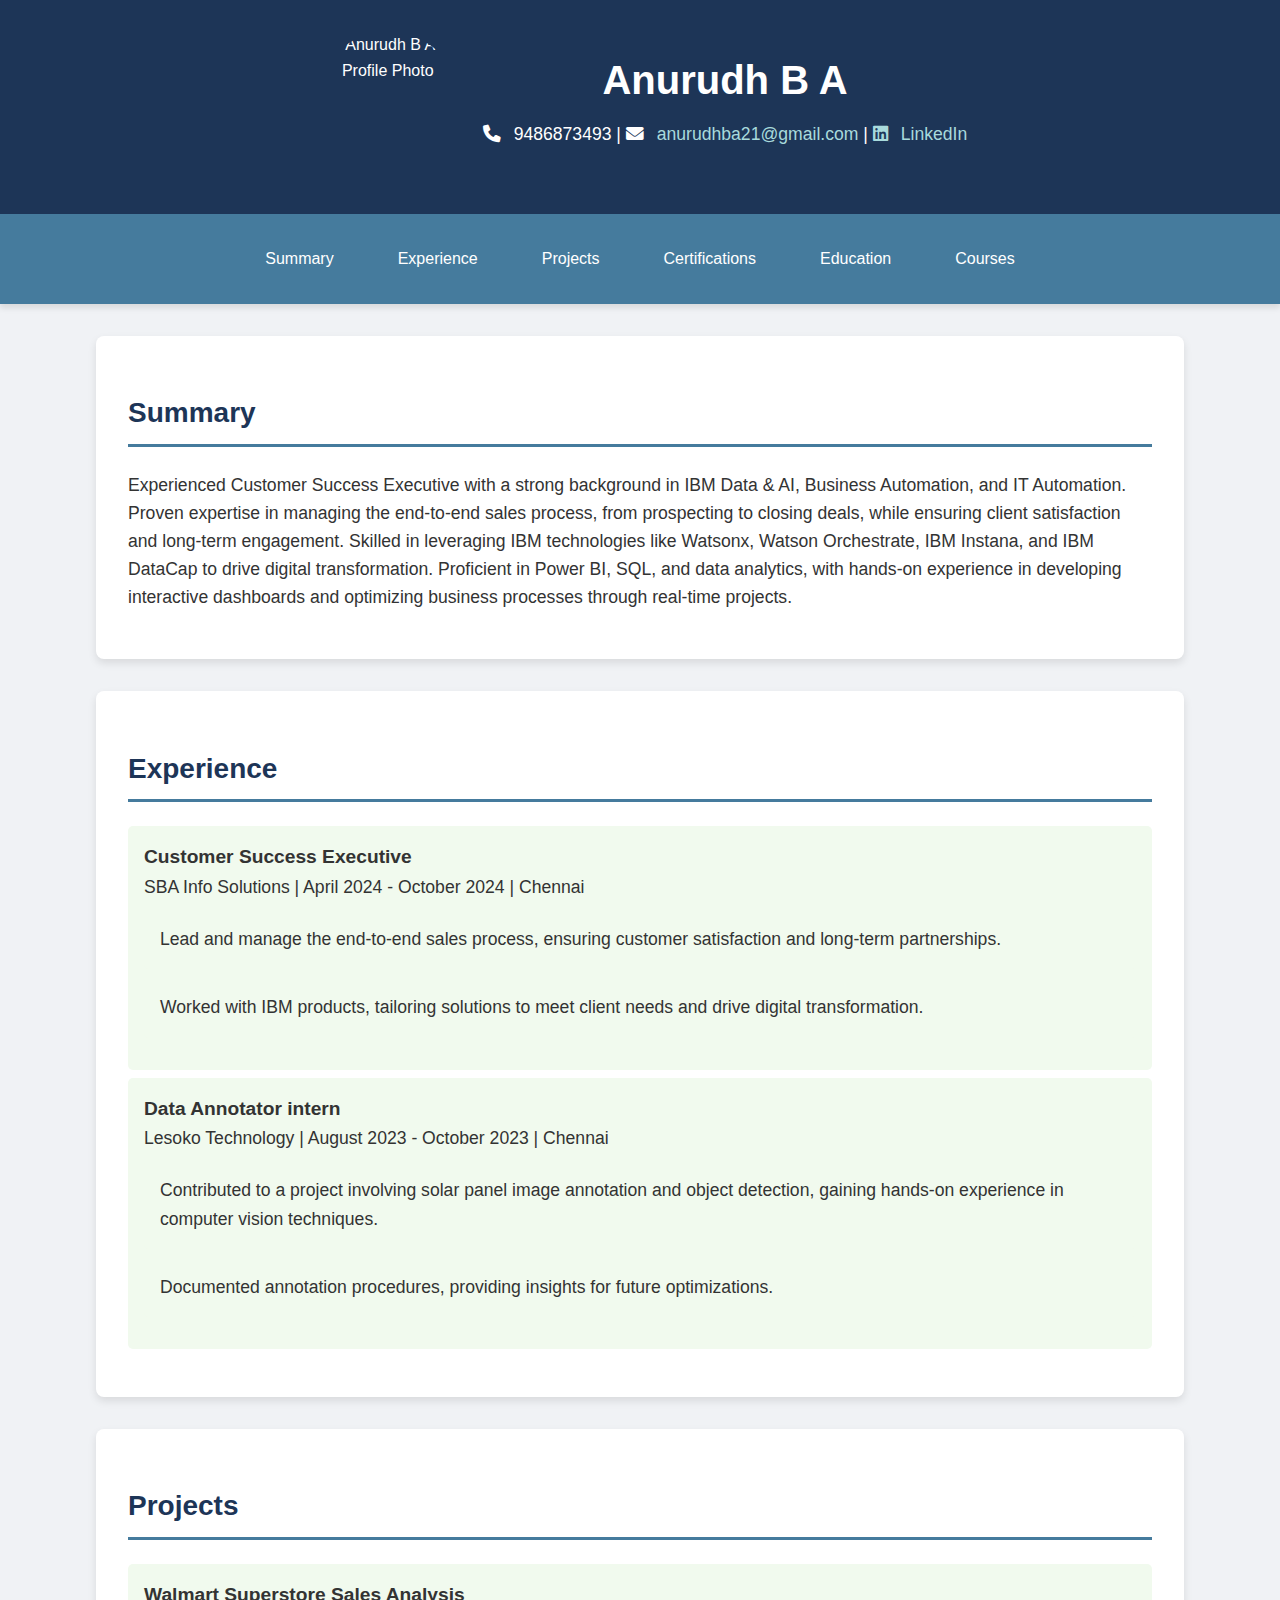
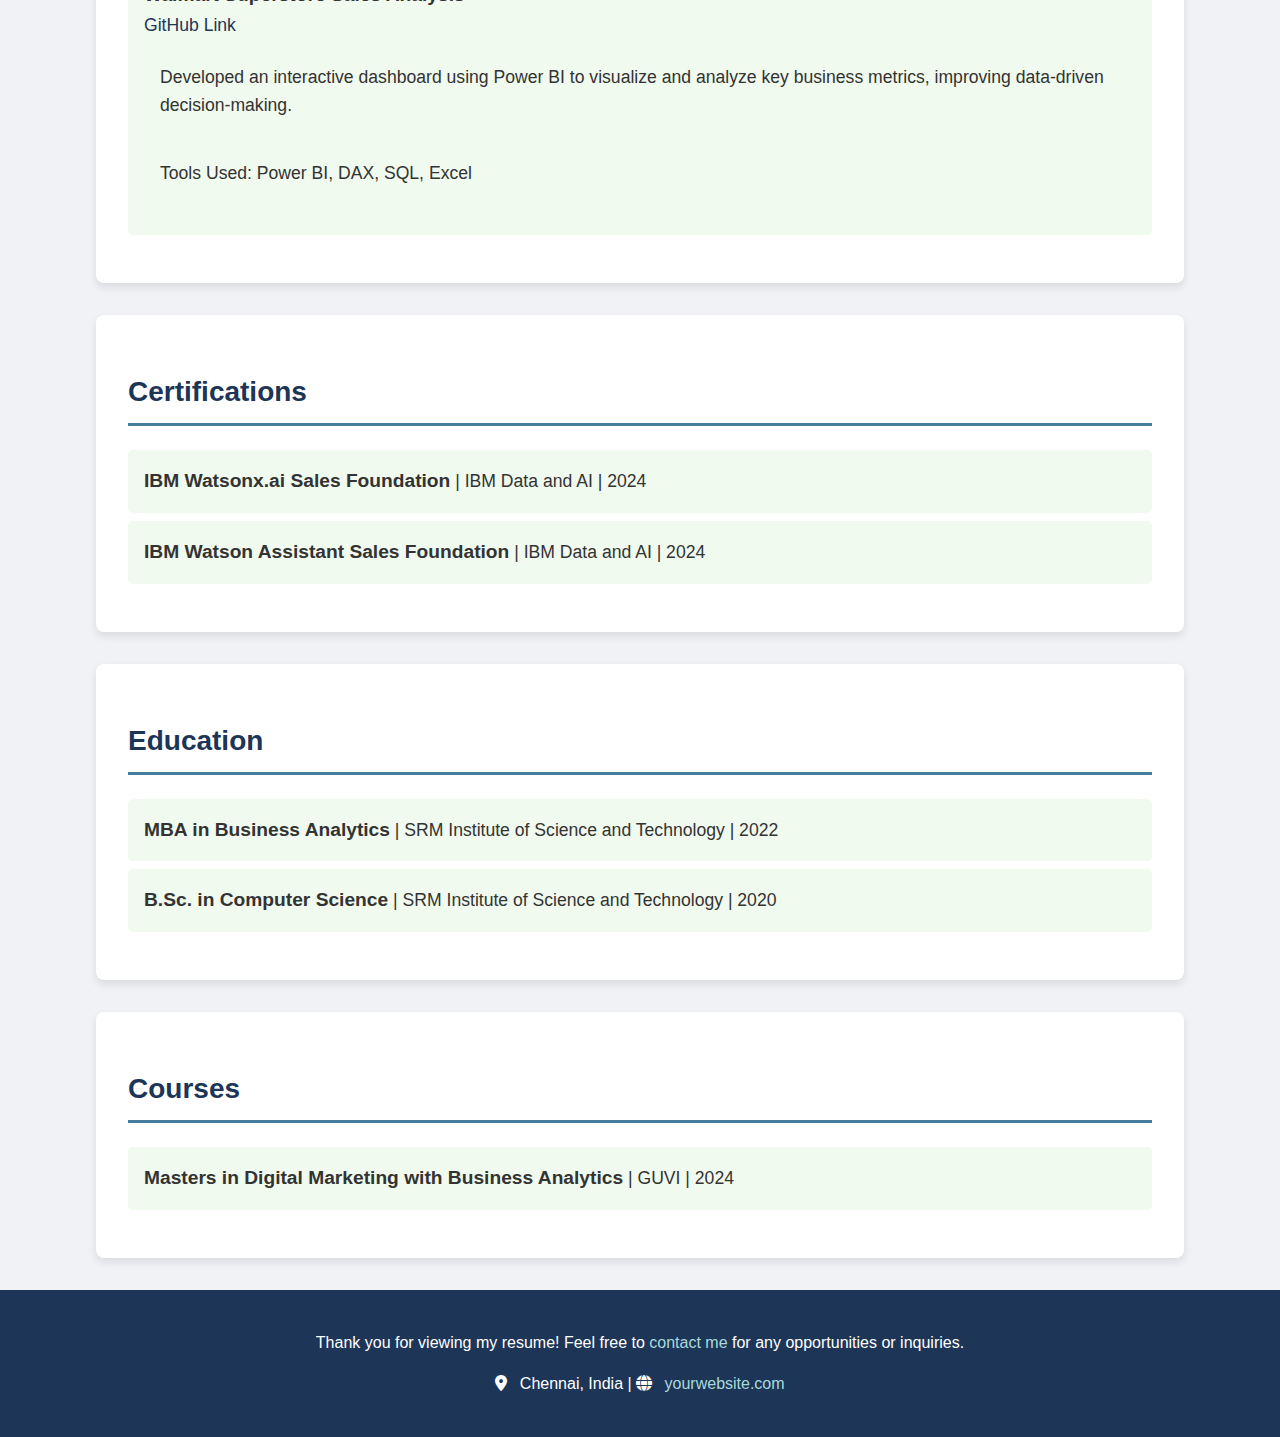
==== main.html @ cf66cee3 "Update and rename index.html to main.html" ====
<!DOCTYPE html>
<html lang="en">
<head>
    <meta charset="UTF-8">
    <meta name="viewport" content="width=device-width, initial-scale=1.0">
    <title>Anurudh B A - Resume</title>
    <link rel="stylesheet" href="https://cdnjs.cloudflare.com/ajax/libs/font-awesome/6.0.0-beta3/css/all.min.css">
    <style>
        /* General Styles */
        body {
            font-family: 'Roboto', sans-serif;
            background-color: #f0f2f5;
            margin: 0;
            padding: 0;
            color: #333;
            line-height: 1.6;
        }

        /* Header Section */
        header {
            background-color: #1d3557;
            color: white;
            text-align: center;
            padding: 2rem 0;
            position: relative;
            overflow: hidden; /* To prevent overflow of the animated text */
        }

        header .header-content {
            display: flex;
            align-items: center;
            justify-content: center;
        }

        header img {
            border-radius: 50%;
            width: 150px;
            height: 150px;
            object-fit: cover;
            margin-right: 20px;
        }

        header h1 {
            font-size: 2.5rem;
            margin: 0;
        }

        header p {
            font-size: 1.1rem;
            margin-top: 0.5rem;
        }

        header p a {
            color: #a8dadc;
            text-decoration: none;
        }

        header p i {
            margin-right: 8px;
        }

        /* Animated Text Styles */
        .animated-text {
            position: absolute;
            bottom: 10%;
            left: 100%; /* Start off-screen */
            white-space: nowrap;
            animation: moveAcross 10s linear infinite; /* Animation properties */
            font-size: 2rem; /* Larger text size */
            font-weight: bold; /* Bold font for emphasis */
            color: #a8dadc; /* Initial color */
        }

        @keyframes moveAcross {
            0% {
                transform: translateX(0);
                color: #a8dadc; /* Initial color */
            }
            50% {
                color: #ffb703; /* Change color halfway through */
            }
            100% {
                transform: translateX(-100vw) translateY(-10px); /* Move to off-screen and add bounce effect */
                color: #a8dadc; /* Return to original color */
            }
        }

        /* Navigation Bar */
        nav {
            background-color: #457b9d;
            display: flex;
            justify-content: center;
            padding: 1rem 0;
            box-shadow: 0 4px 6px rgba(0, 0, 0, 0.1);
        }

        nav a {
            color: white;
            text-decoration: none;
            padding: 1rem 2rem;
            font-size: 1rem;
            transition: background-color 0.3s;
        }

        nav a:hover {
            background-color: #1d3557;
            border-radius: 4px;
        }

        /* Section Styles */
        section {
            width: 80%;
            margin: 2rem auto;
            padding: 2rem;
            background-color: white;
            box-shadow: 0 4px 8px rgba(0, 0, 0, 0.1);
            border-radius: 8px;
        }

        section h2 {
            color: #1d3557;
            border-bottom: 3px solid #457b9d;
            padding-bottom: 0.5rem;
            margin-bottom: 1.5rem;
            font-size: 1.75rem;
        }

        section p, ul {
            font-size: 1.1rem;
            margin-bottom: 1rem;
        }

        section ul {
            list-style-type: none;
            padding: 0;
        }

        section ul li {
            background-color: #f1faee;
            margin: 0.5rem 0;
            padding: 1rem;
            border-radius: 5px;
            transition: transform 0.3s;
        }

        section ul li:hover {
            transform: translateX(10px);
            background-color: #a8dadc;
        }

        section ul li strong {
            font-size: 1.2rem;
        }

        a {
            color: #1d3557;
            text-decoration: none;
        }

        a:hover {
            text-decoration: underline;
        }

        /* Footer */
        footer {
            background-color: #1d3557;
            color: white;
            text-align: center;
            padding: 1.5rem 0;
            position: relative;
            width: 100%;
        }

        footer a {
            color: #a8dadc;
            text-decoration: none;
        }

        footer a:hover {
            color: #f1faee;
            text-decoration: underline;
        }

        footer p i {
            margin-right: 8px;
        }

        /* Responsive Design */
        @media (max-width: 768px) {
            nav a {
                padding: 0.5rem 1rem;
                font-size: 0.9rem;
            }

            section {
                width: 95%;
            }

            header h1 {
                font-size: 2rem;
            }

            header .header-content {
                flex-direction: column;
            }

            header img {
                margin-bottom: 20px;
            }
        }
    </style>
</head>
<body>

<header>
    <div class="header-content">
        <!-- Add Your Photo Here -->
        <img src="C:\Users\rprem\OneDrive\Documents\1685038229866.jpeg" alt="Anurudh B A's Profile Photo">
        <div>
            <h1>Anurudh B A</h1>
            <p><i class="fas fa-phone"></i> 9486873493 | <i class="fas fa-envelope"></i> <a href="mailto:anurudhba21@gmail.com">anurudhba21@gmail.com</a> | <a href="https://linkedin.com/in/anurudh-b-a-37b121139" target="_blank"><i class="fab fa-linkedin"></i> LinkedIn</a></p>
        </div>
    </div>
    <div class="animated-text">
        Open to Work - Available with 0 days notice period
    </div>
</header>

<nav>
    <a href="#summary">Summary</a>
    <a href="#experience">Experience</a>
    <a href="#projects">Projects</a>
    <a href="#certifications">Certifications</a>
    <a href="#education">Education</a>
    <a href="#courses">Courses</a>
</nav>

<section id="summary">
    <h2>Summary</h2>
    <p>Experienced Customer Success Executive with a strong background in IBM Data & AI, Business Automation, and IT Automation. Proven expertise in managing the end-to-end sales process, from prospecting to closing deals, while ensuring client satisfaction and long-term engagement. Skilled in leveraging IBM technologies like Watsonx, Watson Orchestrate, IBM Instana, and IBM DataCap to drive digital transformation. Proficient in Power BI, SQL, and data analytics, with hands-on experience in developing interactive dashboards and optimizing business processes through real-time projects.</p>
</section>

<section id="experience">
    <h2>Experience</h2>
    <ul>
        <li><strong>Customer Success Executive</strong><br>
        SBA Info Solutions | April 2024 - October 2024 | Chennai
            <ul>
                <li>Lead and manage the end-to-end sales process, ensuring customer satisfaction and long-term partnerships.</li>
                <li>Worked with IBM products, tailoring solutions to meet client needs and drive digital transformation.</li>
            </ul>
        </li>
        <li><strong>Data Annotator intern </strong><br>
        Lesoko Technology | August 2023 - October 2023 | Chennai
            <ul>
                <li>Contributed to a project involving solar panel image annotation and object detection, gaining hands-on experience in computer vision techniques.</li>
                <li>Documented annotation procedures, providing insights for future optimizations.</li>
            </ul>
        </li>
    </ul>
</section>

<section id="projects">
    <h2>Projects</h2>
    <ul>
        <li><strong>Walmart Superstore Sales Analysis</strong><br>
        <a href="https://github.com/anurudhba21/Walmart-Superstore-Sales-Analysis" target="_blank">GitHub Link</a>
            <ul>
                <li>Developed an interactive dashboard using Power BI to visualize and analyze key business metrics, improving data-driven decision-making.</li>
                <li>Tools Used: Power BI, DAX, SQL, Excel</li>
            </ul>
        </li>
        
    </ul>
</section>

<section id="certifications">
    <h2>Certifications</h2>
    <ul>
        <li><strong>IBM Watsonx.ai Sales Foundation</strong> | IBM Data and AI | 2024</li>
        <li><strong>IBM Watson Assistant Sales Foundation</strong> | IBM Data and AI | 2024</li>
        
    </ul>
</section>

<section id="education">
    <h2>Education</h2>
    <ul>
        <li><strong>MBA in Business Analytics</strong> | SRM Institute of Science and Technology | 2022</li>
        <li><strong>B.Sc. in Computer Science</strong> | SRM Institute of Science and Technology | 2020</li>
    </ul>
</section>

<section id="courses">
    <h2> Courses</h2>
    <ul>
        <li><strong>Masters in Digital Marketing with Business Analytics</strong> | GUVI | 2024</li>
    </ul>
</section>

<footer>
    <p>Thank you for viewing my resume! Feel free to <a href="mailto:anurudhba21@gmail.com">contact me</a> for any opportunities or inquiries.</p>
    <p><i class="fas fa-map-marker-alt"></i> Chennai, India | <i class="fas fa-globe"></i> <a href="https://yourwebsite.com" target="_blank">yourwebsite.com</a></p>
</footer>

</body>
</html>
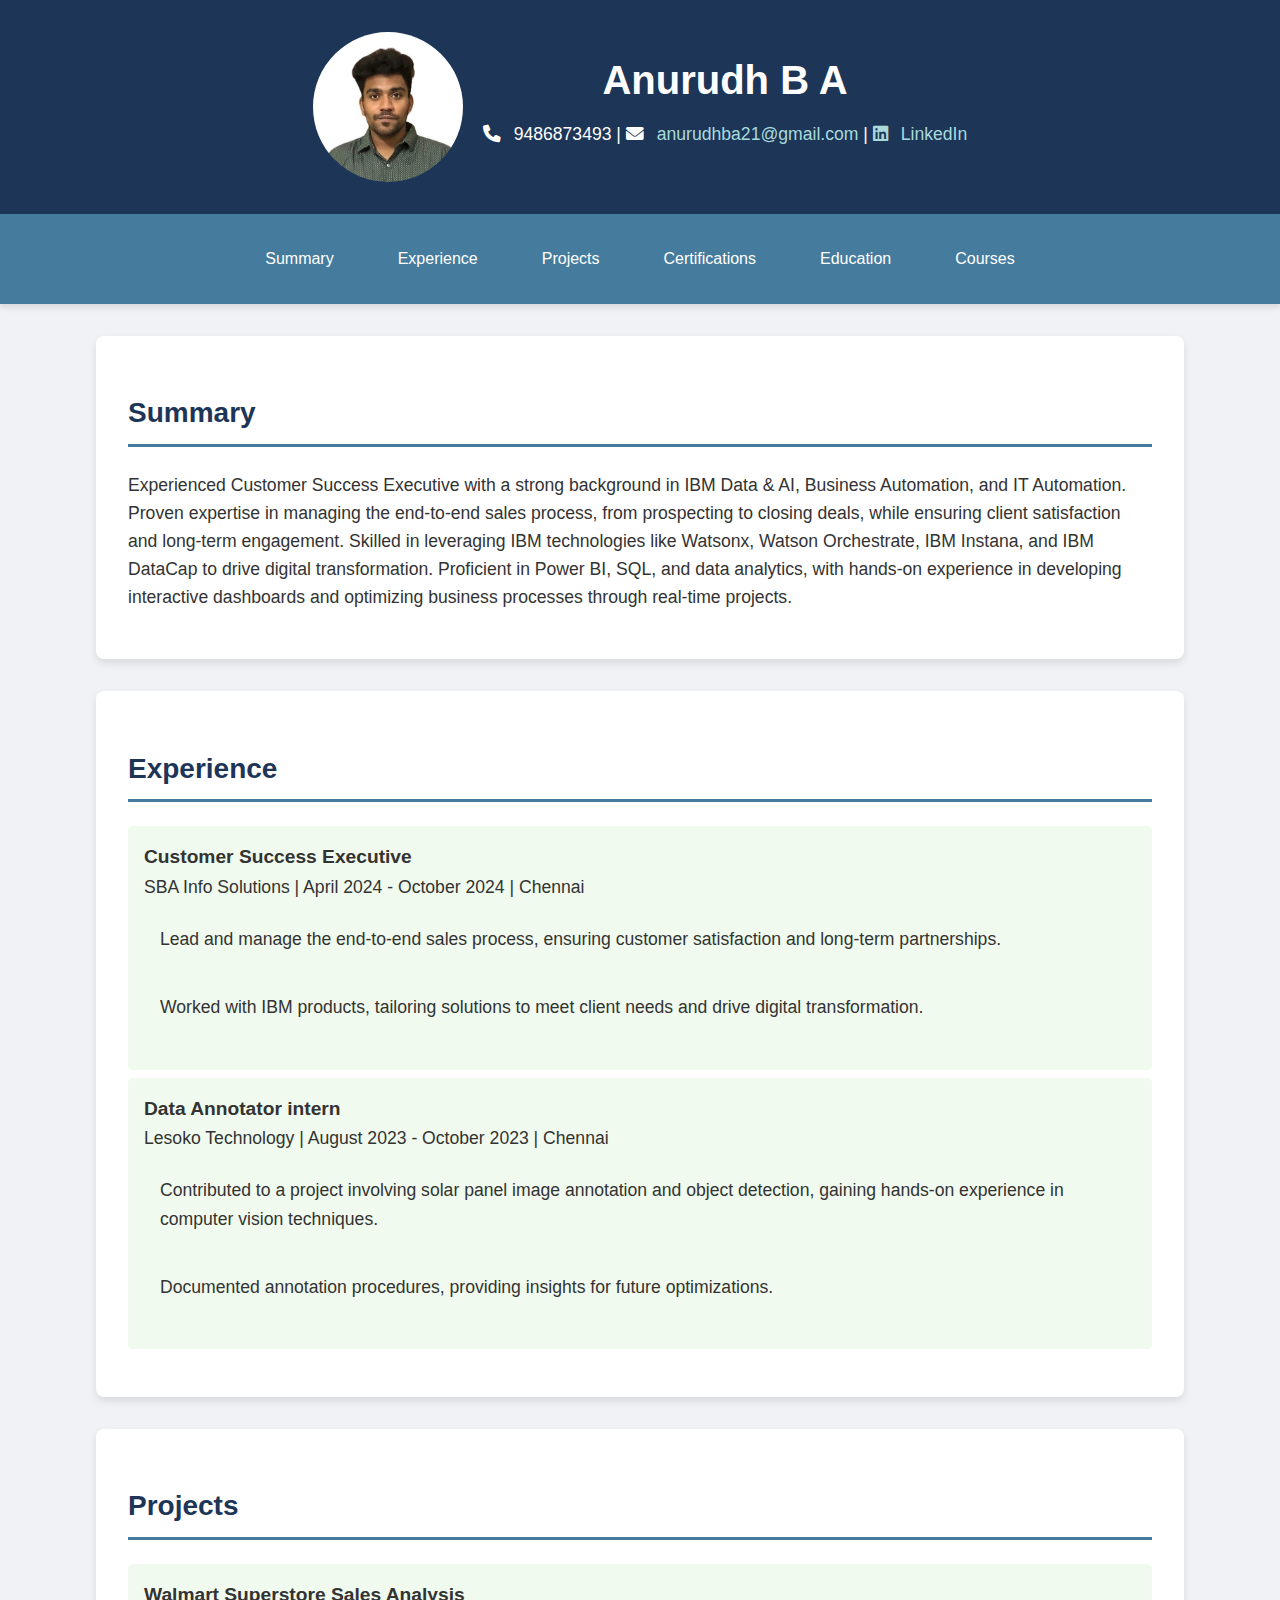
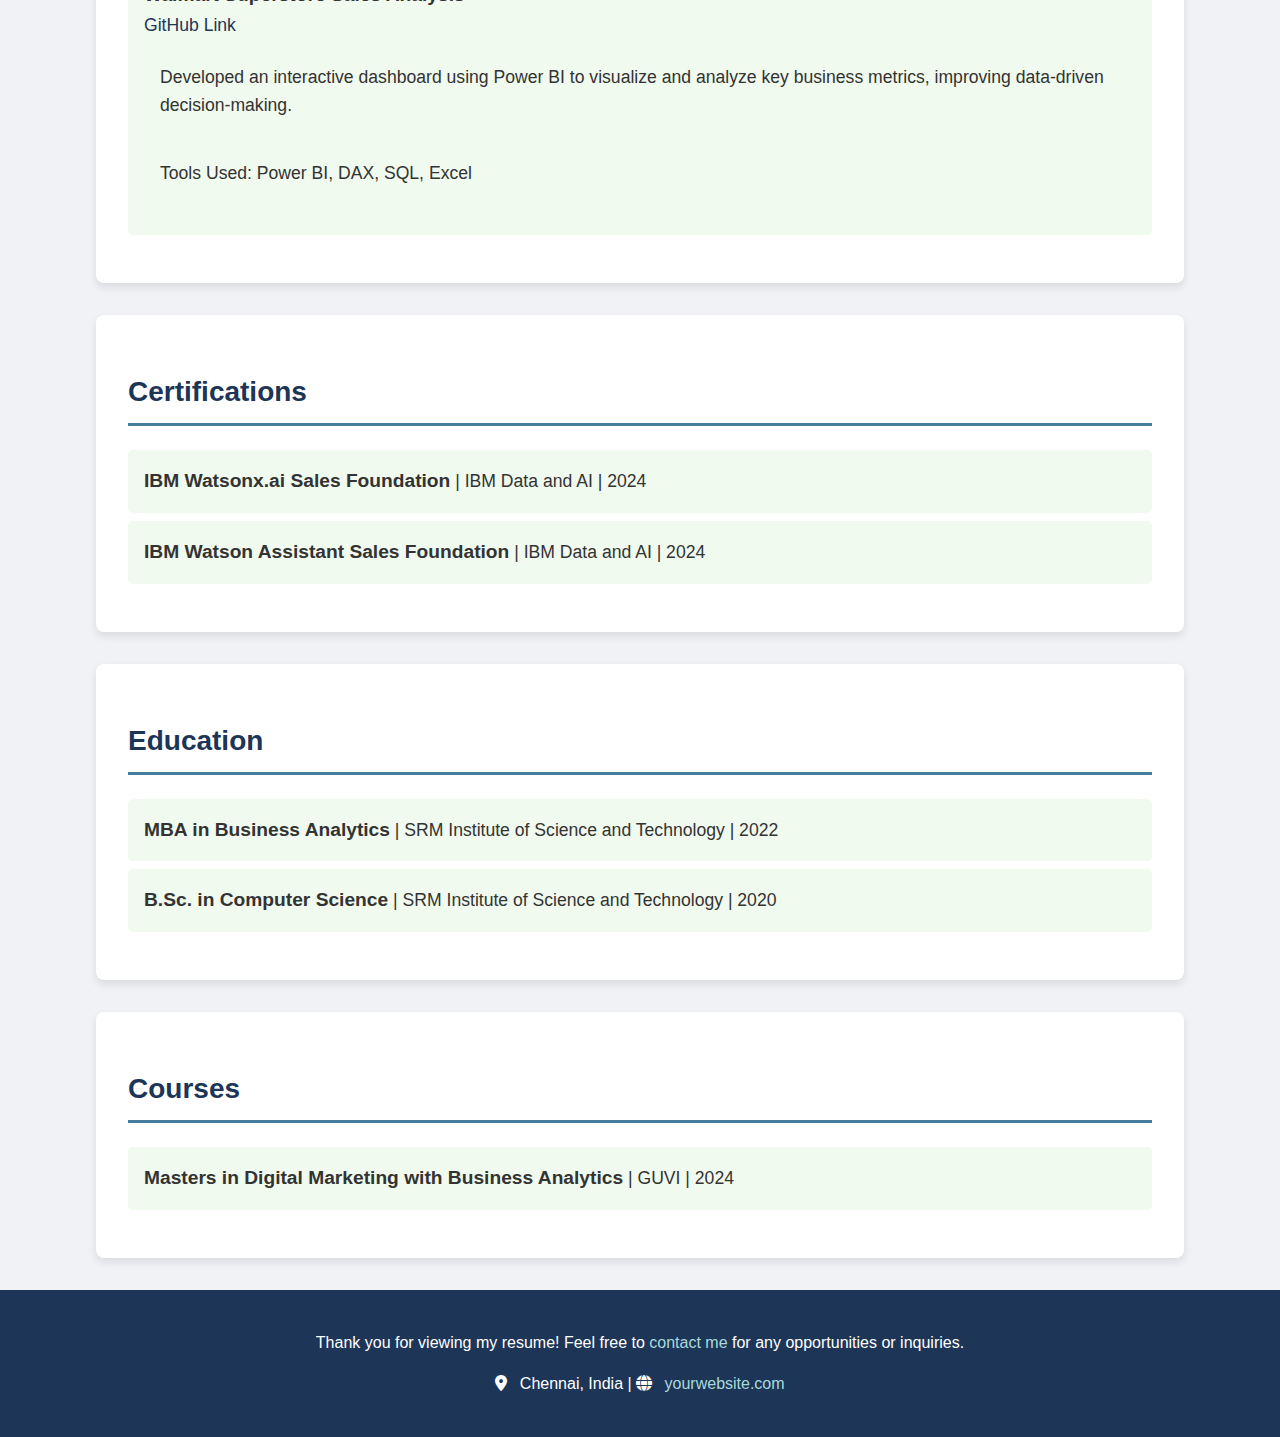
==== commit f058df1a: "Update main.html" ====
--- a/main.html
+++ b/main.html
@@ -215,7 +215,7 @@
 <header>
     <div class="header-content">
         <!-- Add Your Photo Here -->
-        <img src="C:\Users\rprem\OneDrive\Documents\1685038229866.jpeg" alt="Anurudh B A's Profile Photo">
+        <img src="1685038229866.jpeg" alt="Anurudh B A's Profile Photo">
         <div>
             <h1>Anurudh B A</h1>
             <p><i class="fas fa-phone"></i> 9486873493 | <i class="fas fa-envelope"></i> <a href="mailto:anurudhba21@gmail.com">anurudhba21@gmail.com</a> | <a href="https://linkedin.com/in/anurudh-b-a-37b121139" target="_blank"><i class="fab fa-linkedin"></i> LinkedIn</a></p>
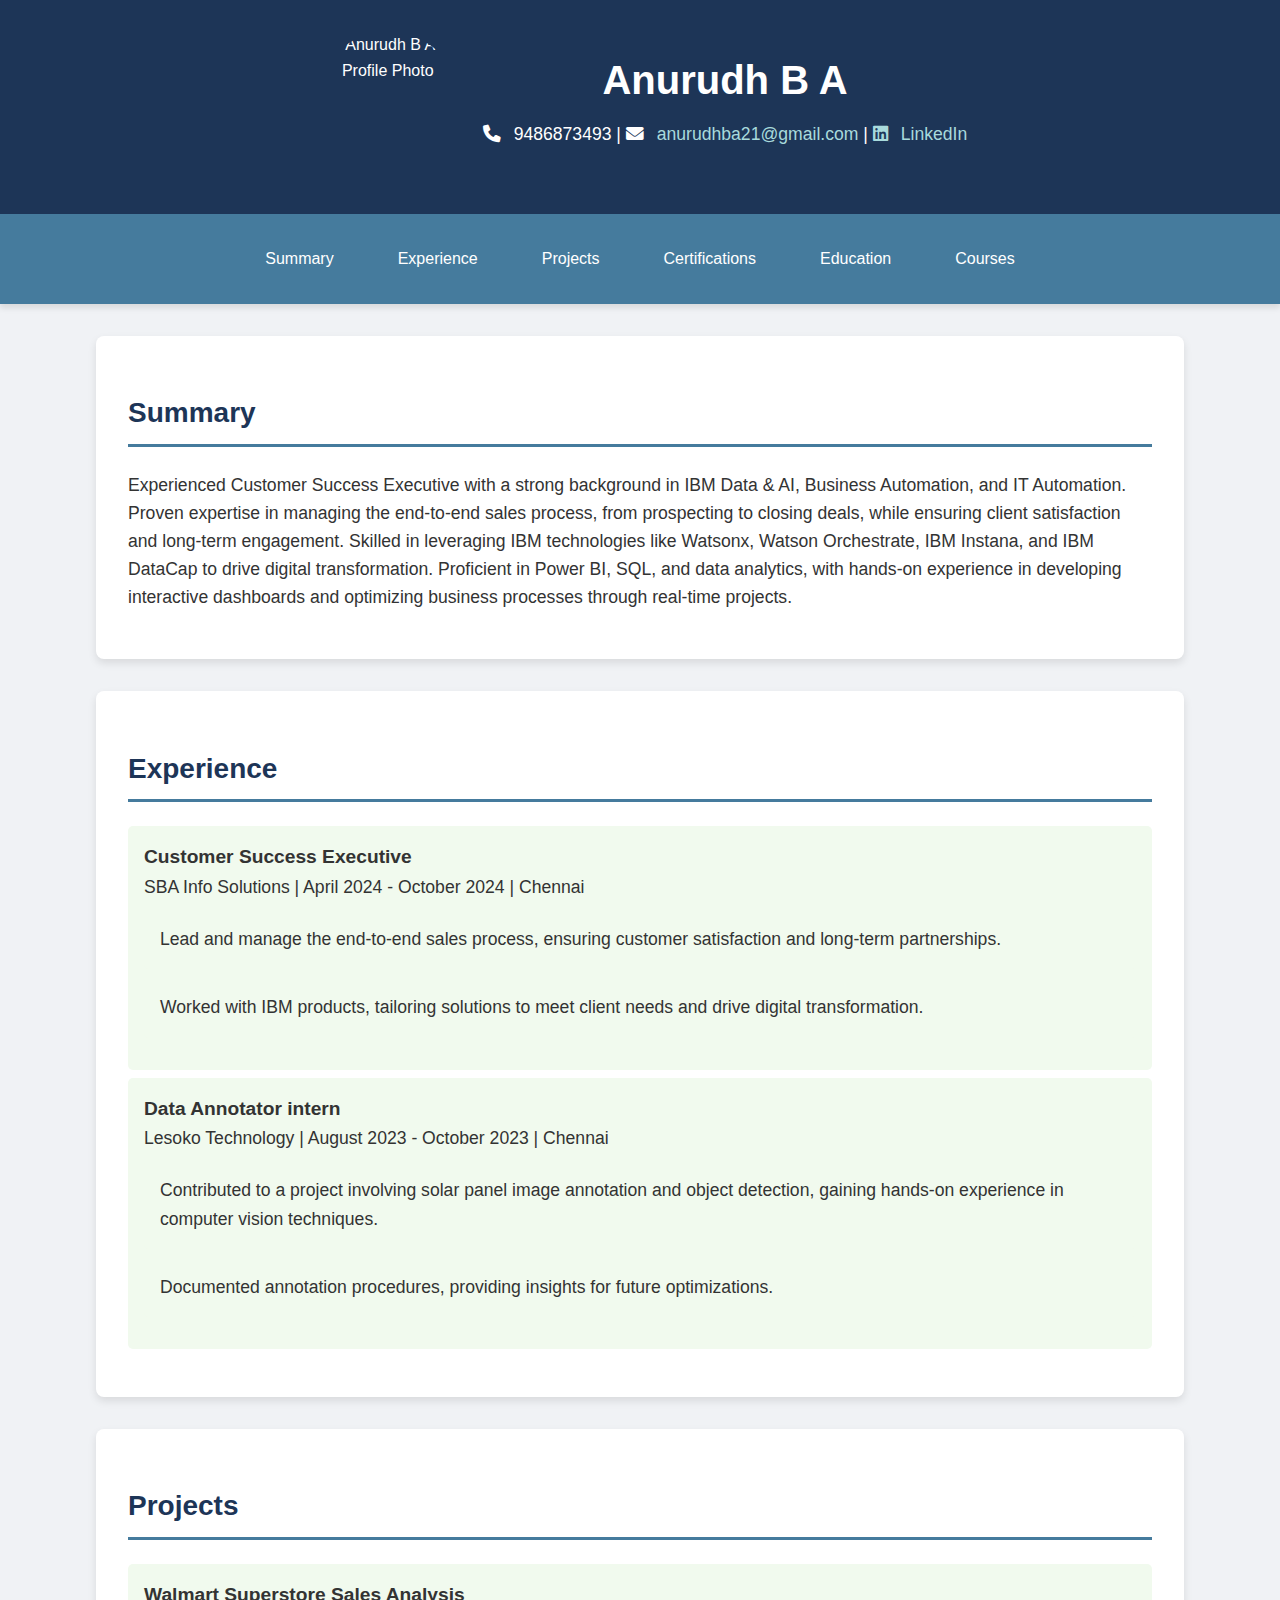
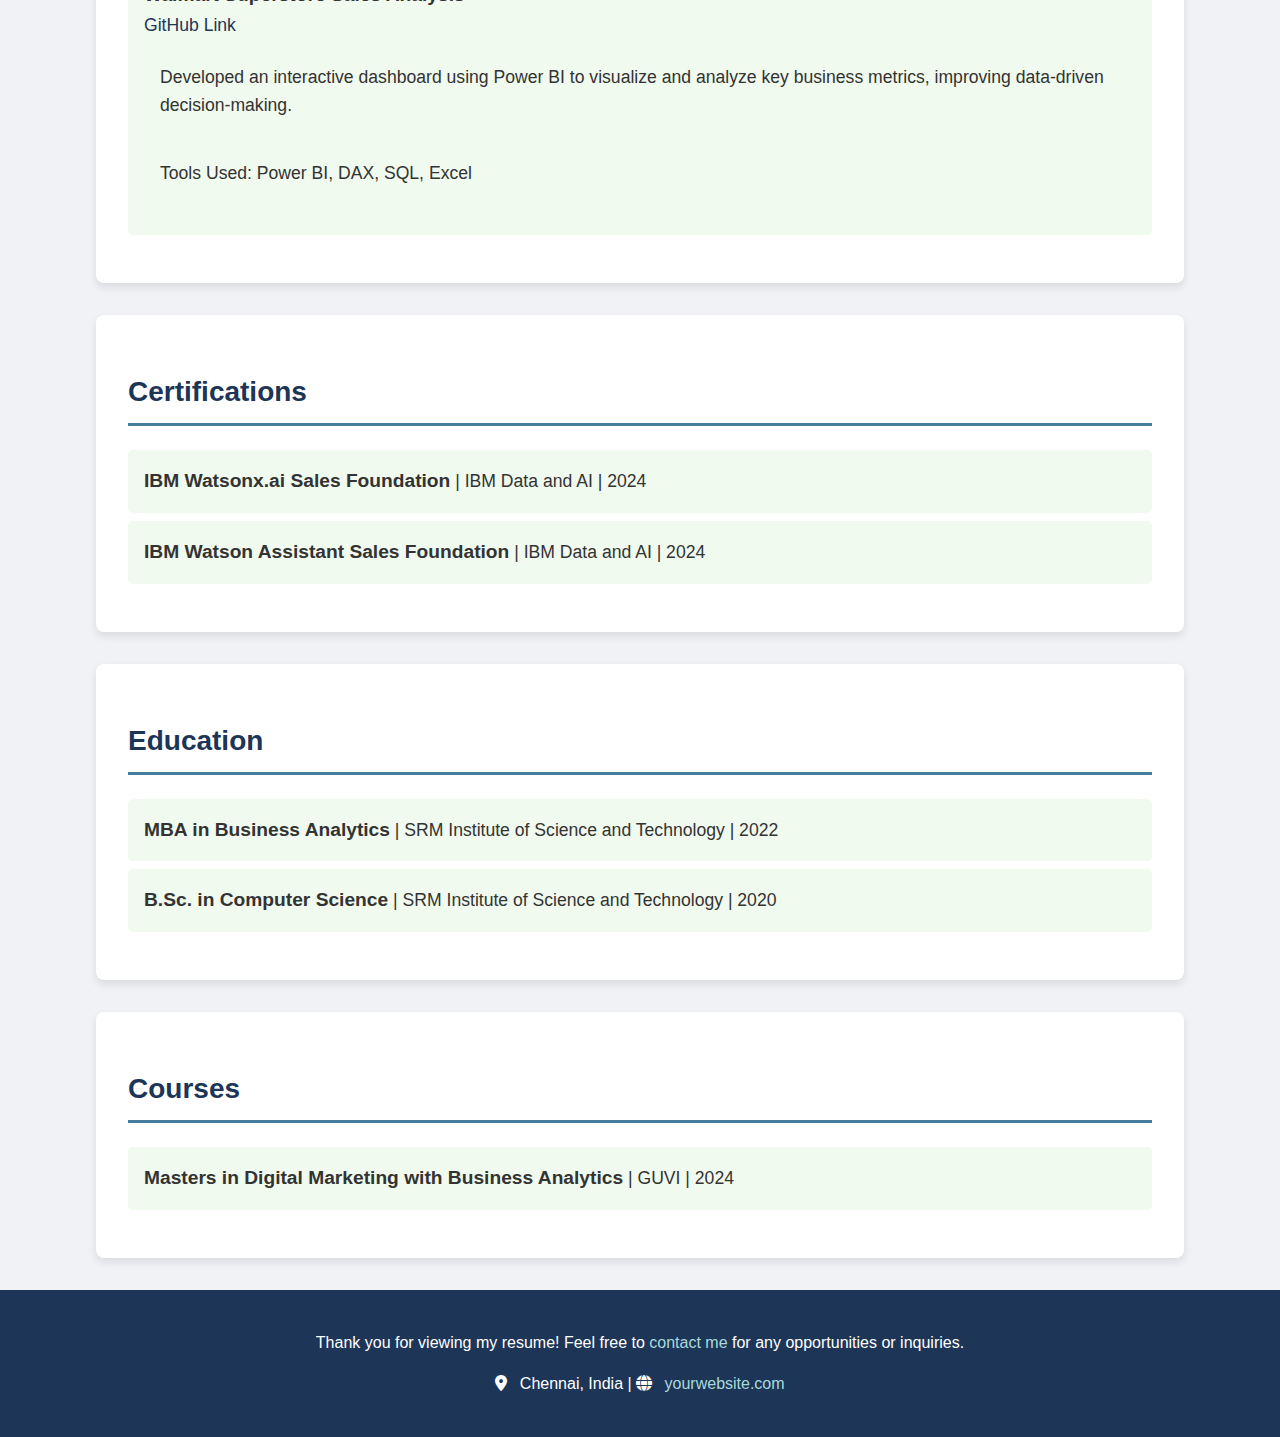
==== commit 6259f592: "Update main.html" ====
--- a/main.html
+++ b/main.html
@@ -215,7 +215,7 @@
 <header>
     <div class="header-content">
         <!-- Add Your Photo Here -->
-        <img src="1685038229866.jpeg" alt="Anurudh B A's Profile Photo">
+        <img src="https://github.com/anurudhba21/resume-/blob/f058df1acc6cfd5639a239e1d15c8567048a2f55/1685038229866.jpeg" alt="Anurudh B A's Profile Photo">
         <div>
             <h1>Anurudh B A</h1>
             <p><i class="fas fa-phone"></i> 9486873493 | <i class="fas fa-envelope"></i> <a href="mailto:anurudhba21@gmail.com">anurudhba21@gmail.com</a> | <a href="https://linkedin.com/in/anurudh-b-a-37b121139" target="_blank"><i class="fab fa-linkedin"></i> LinkedIn</a></p>
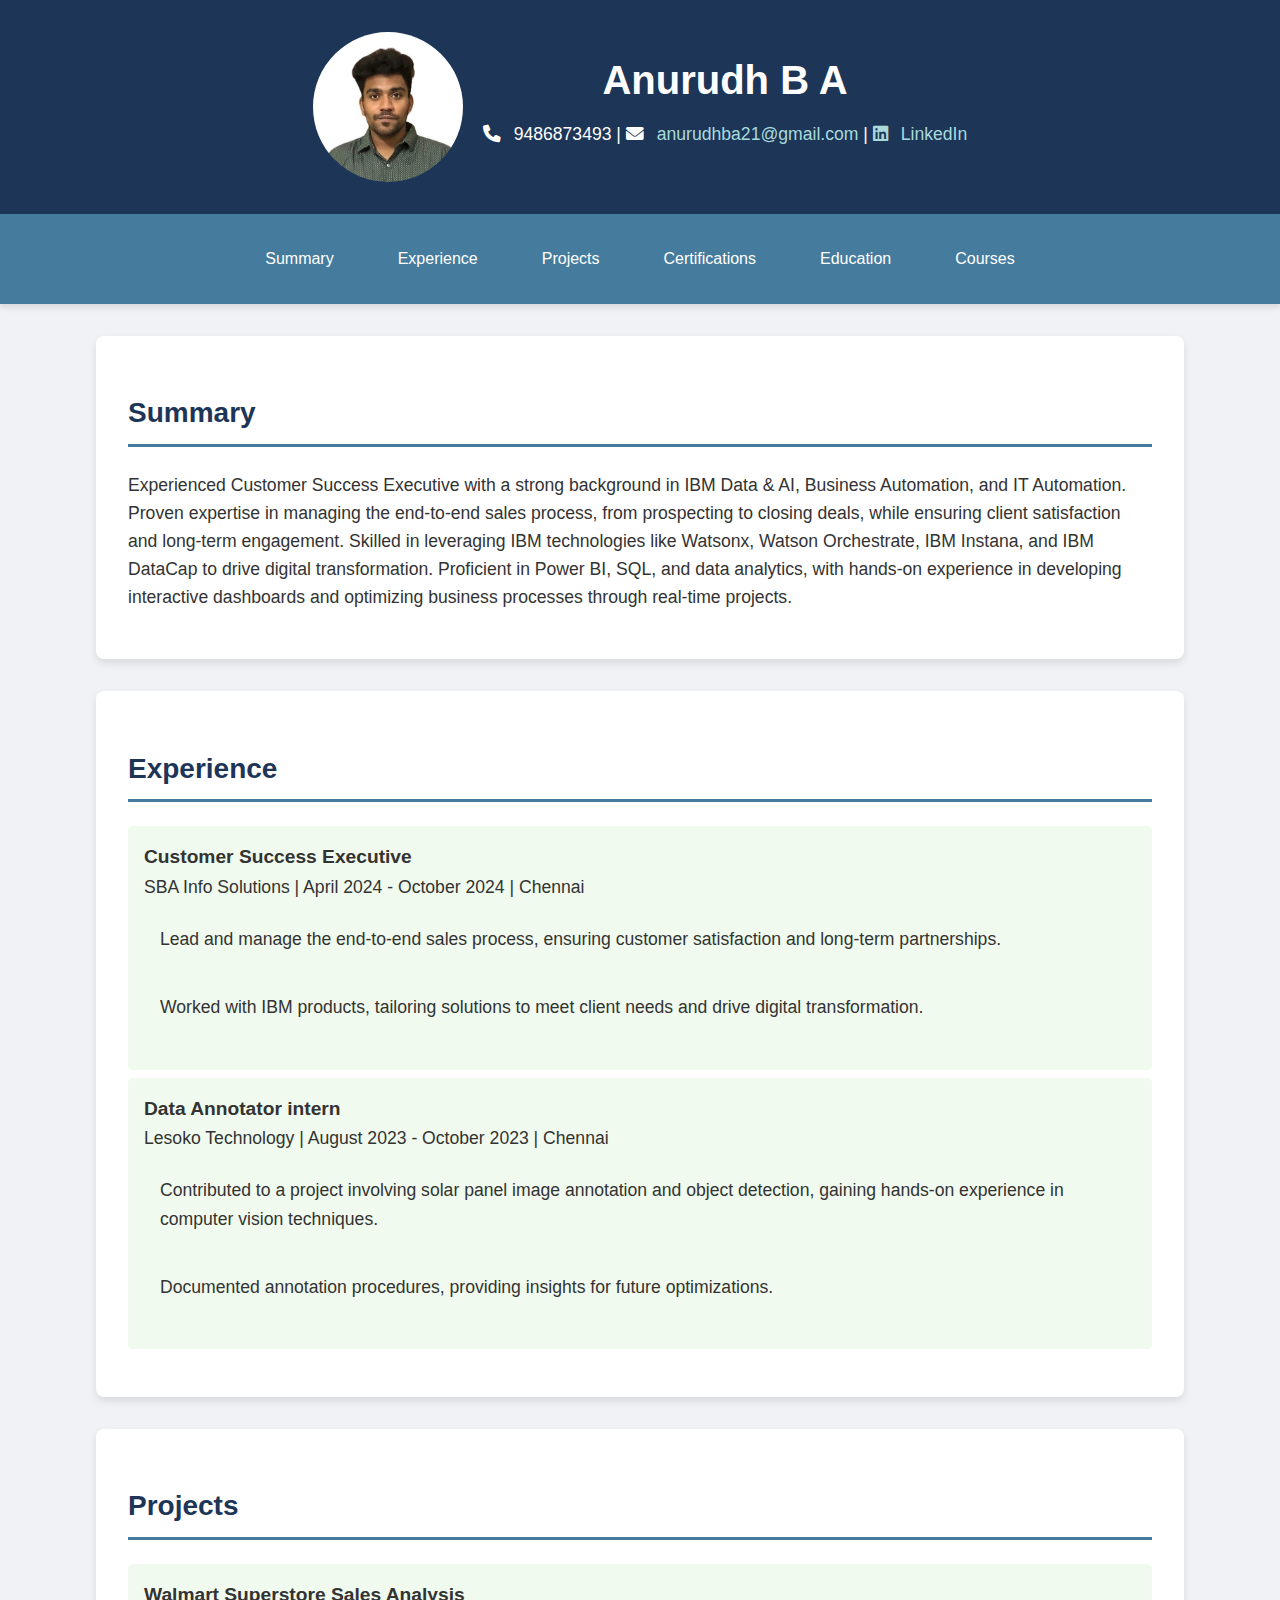
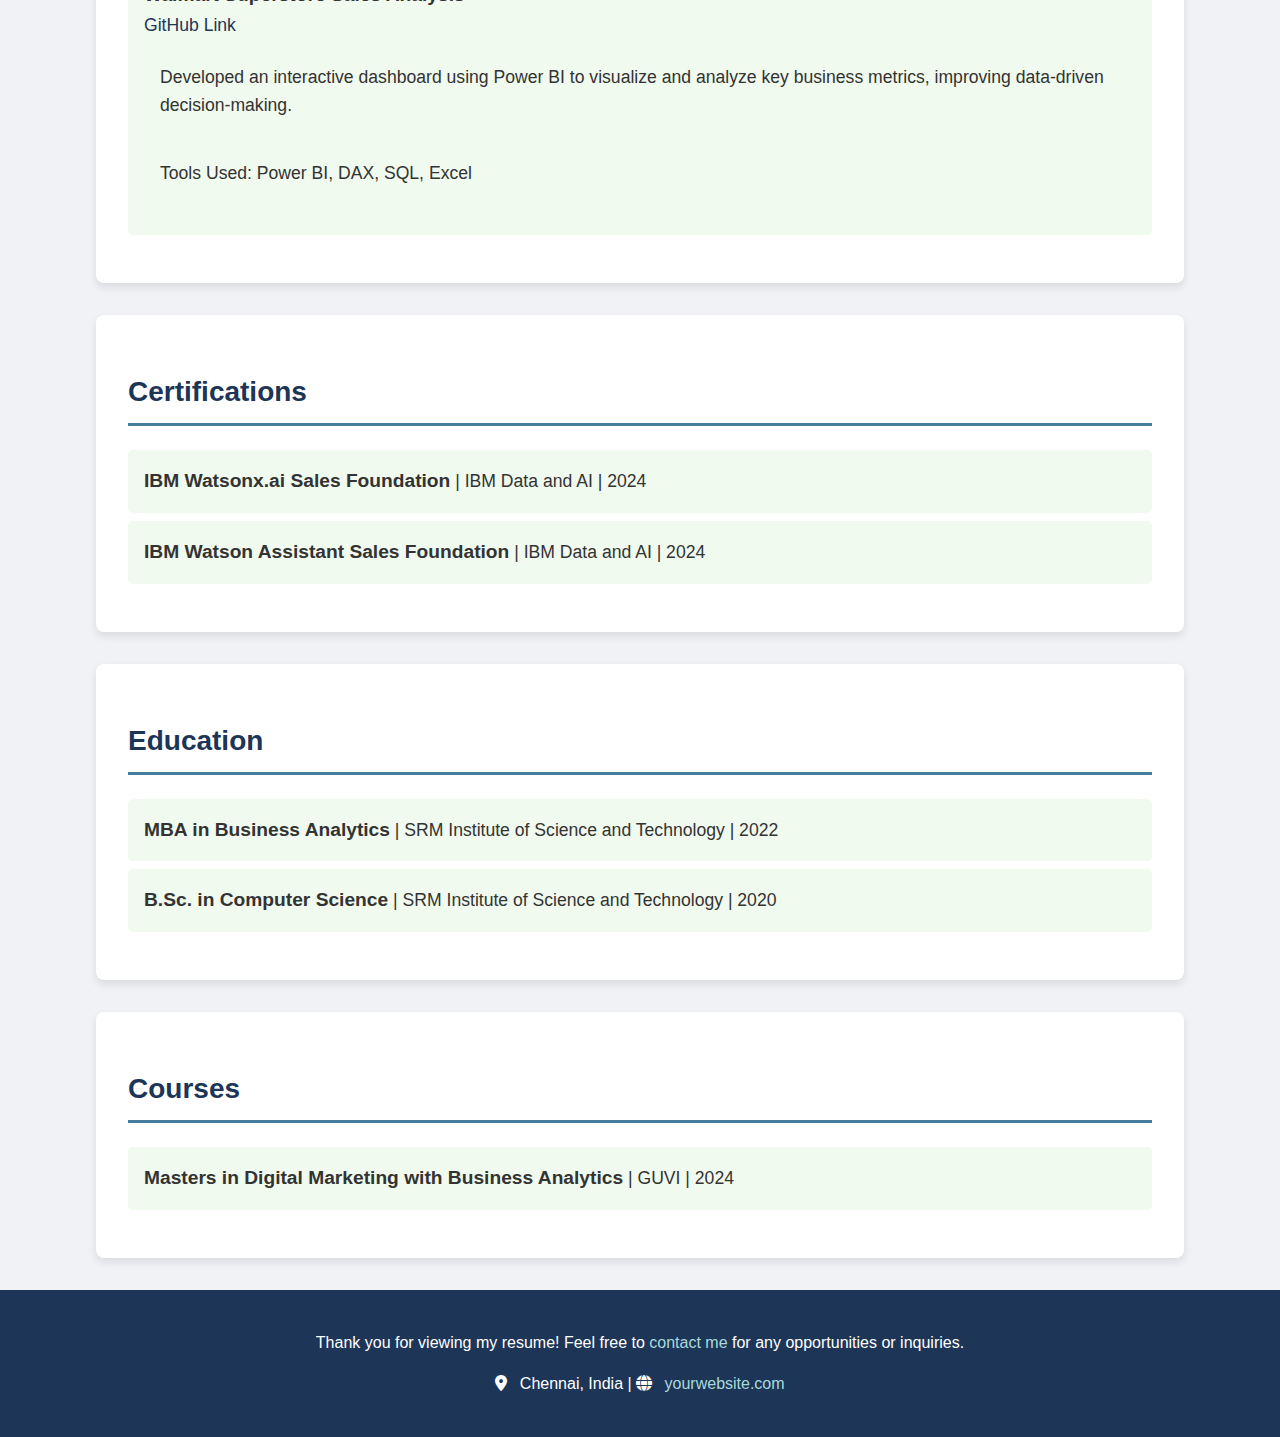
==== commit 4ae6da1d: "Update main.html" ====
--- a/main.html
+++ b/main.html
@@ -215,7 +215,7 @@
 <header>
     <div class="header-content">
         <!-- Add Your Photo Here -->
-        <img src="https://github.com/anurudhba21/resume-/blob/f058df1acc6cfd5639a239e1d15c8567048a2f55/1685038229866.jpeg" alt="Anurudh B A's Profile Photo">
+        <img src="1685038229866.jpeg" alt="Anurudh B A's Profile Photo">
         <div>
             <h1>Anurudh B A</h1>
             <p><i class="fas fa-phone"></i> 9486873493 | <i class="fas fa-envelope"></i> <a href="mailto:anurudhba21@gmail.com">anurudhba21@gmail.com</a> | <a href="https://linkedin.com/in/anurudh-b-a-37b121139" target="_blank"><i class="fab fa-linkedin"></i> LinkedIn</a></p>
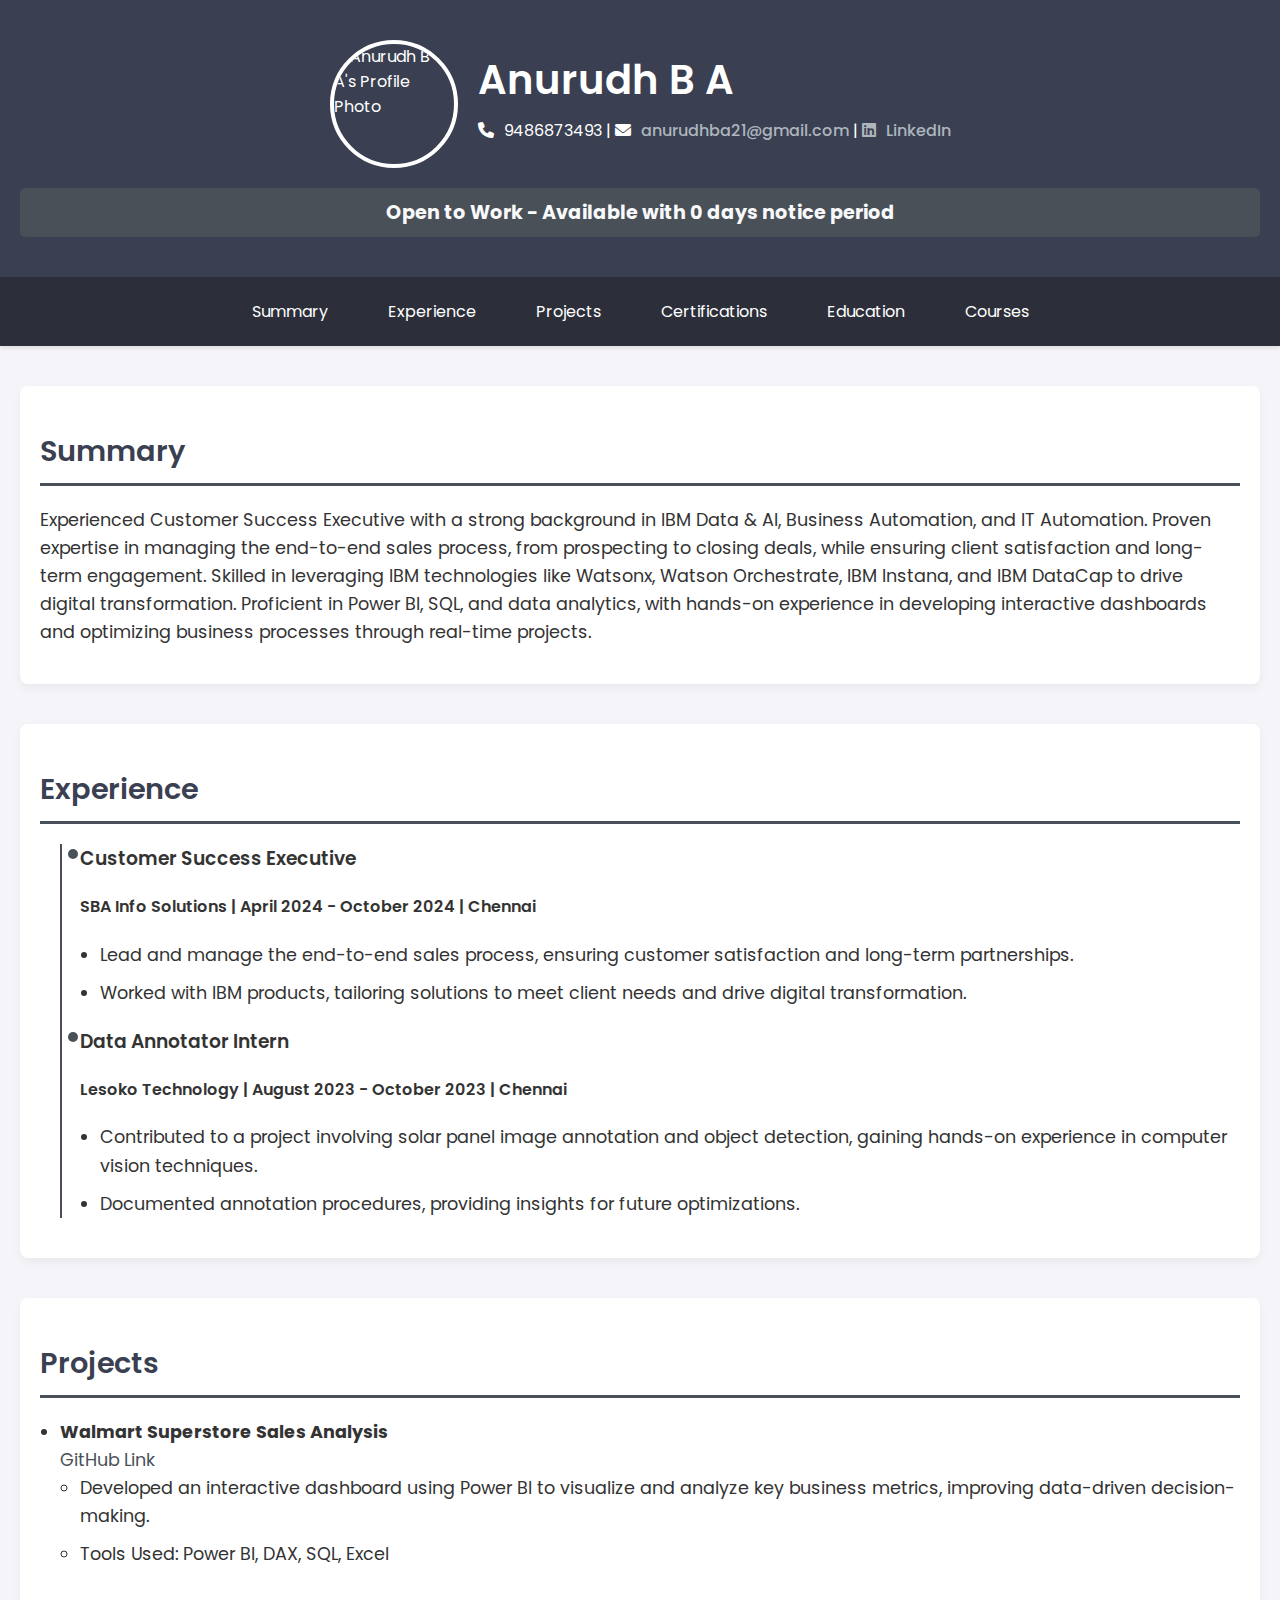
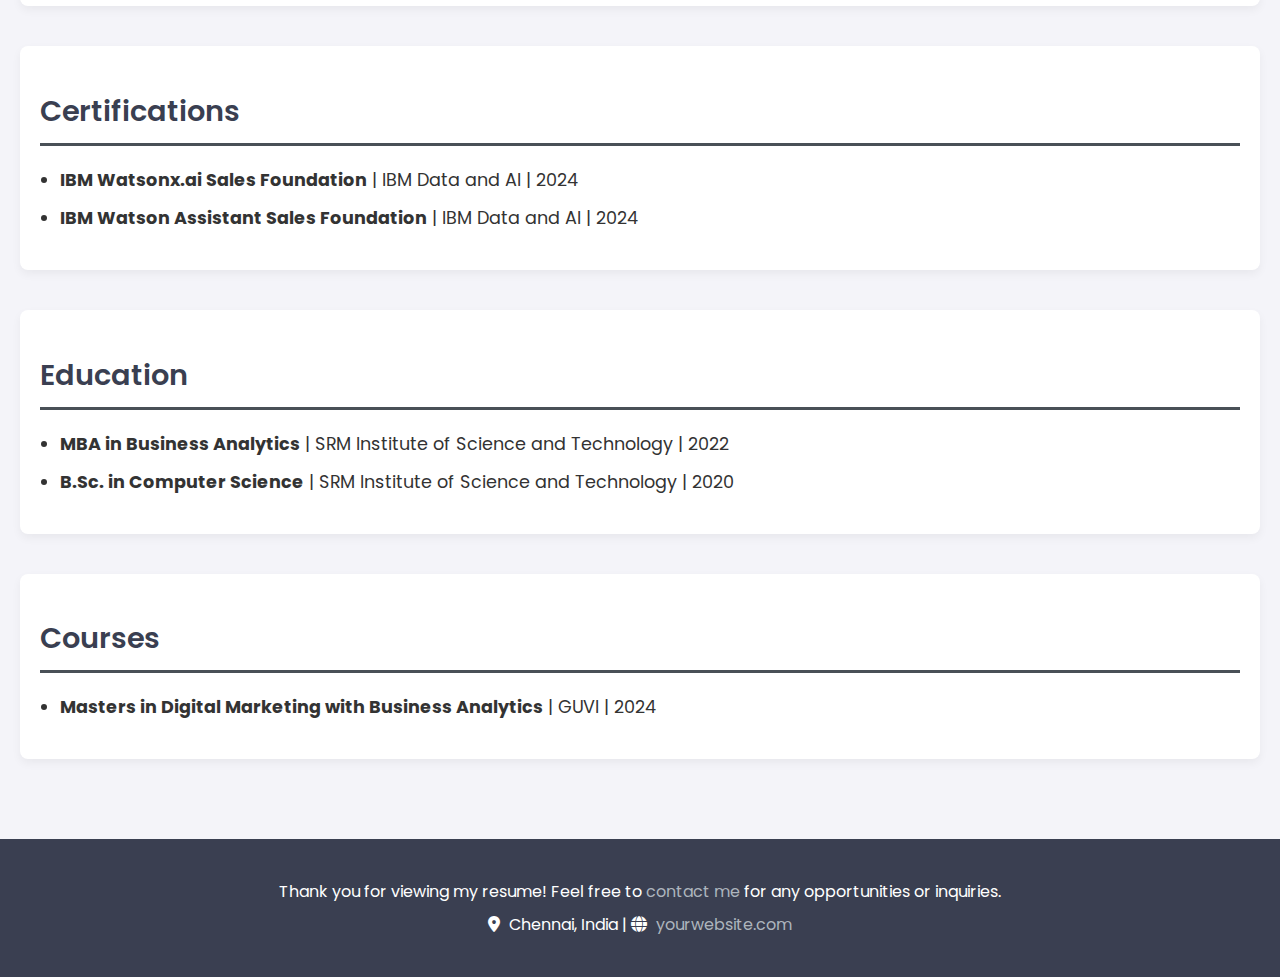
==== commit 65cf7d57: "Update and rename main .html to main.html" ====
--- a/main.html
+++ b/main.html
@@ -3,219 +3,16 @@
 <head>
     <meta charset="UTF-8">
     <meta name="viewport" content="width=device-width, initial-scale=1.0">
-    <title>Anurudh B A - Resume</title>
+    <title>Anurudh B A - Professional Resume</title>
+    <link rel="stylesheet" href="style.css">
     <link rel="stylesheet" href="https://cdnjs.cloudflare.com/ajax/libs/font-awesome/6.0.0-beta3/css/all.min.css">
-    <style>
-        /* General Styles */
-        body {
-            font-family: 'Roboto', sans-serif;
-            background-color: #f0f2f5;
-            margin: 0;
-            padding: 0;
-            color: #333;
-            line-height: 1.6;
-        }
-
-        /* Header Section */
-        header {
-            background-color: #1d3557;
-            color: white;
-            text-align: center;
-            padding: 2rem 0;
-            position: relative;
-            overflow: hidden; /* To prevent overflow of the animated text */
-        }
-
-        header .header-content {
-            display: flex;
-            align-items: center;
-            justify-content: center;
-        }
-
-        header img {
-            border-radius: 50%;
-            width: 150px;
-            height: 150px;
-            object-fit: cover;
-            margin-right: 20px;
-        }
-
-        header h1 {
-            font-size: 2.5rem;
-            margin: 0;
-        }
-
-        header p {
-            font-size: 1.1rem;
-            margin-top: 0.5rem;
-        }
-
-        header p a {
-            color: #a8dadc;
-            text-decoration: none;
-        }
-
-        header p i {
-            margin-right: 8px;
-        }
-
-        /* Animated Text Styles */
-        .animated-text {
-            position: absolute;
-            bottom: 10%;
-            left: 100%; /* Start off-screen */
-            white-space: nowrap;
-            animation: moveAcross 10s linear infinite; /* Animation properties */
-            font-size: 2rem; /* Larger text size */
-            font-weight: bold; /* Bold font for emphasis */
-            color: #a8dadc; /* Initial color */
-        }
-
-        @keyframes moveAcross {
-            0% {
-                transform: translateX(0);
-                color: #a8dadc; /* Initial color */
-            }
-            50% {
-                color: #ffb703; /* Change color halfway through */
-            }
-            100% {
-                transform: translateX(-100vw) translateY(-10px); /* Move to off-screen and add bounce effect */
-                color: #a8dadc; /* Return to original color */
-            }
-        }
-
-        /* Navigation Bar */
-        nav {
-            background-color: #457b9d;
-            display: flex;
-            justify-content: center;
-            padding: 1rem 0;
-            box-shadow: 0 4px 6px rgba(0, 0, 0, 0.1);
-        }
-
-        nav a {
-            color: white;
-            text-decoration: none;
-            padding: 1rem 2rem;
-            font-size: 1rem;
-            transition: background-color 0.3s;
-        }
-
-        nav a:hover {
-            background-color: #1d3557;
-            border-radius: 4px;
-        }
-
-        /* Section Styles */
-        section {
-            width: 80%;
-            margin: 2rem auto;
-            padding: 2rem;
-            background-color: white;
-            box-shadow: 0 4px 8px rgba(0, 0, 0, 0.1);
-            border-radius: 8px;
-        }
-
-        section h2 {
-            color: #1d3557;
-            border-bottom: 3px solid #457b9d;
-            padding-bottom: 0.5rem;
-            margin-bottom: 1.5rem;
-            font-size: 1.75rem;
-        }
-
-        section p, ul {
-            font-size: 1.1rem;
-            margin-bottom: 1rem;
-        }
-
-        section ul {
-            list-style-type: none;
-            padding: 0;
-        }
-
-        section ul li {
-            background-color: #f1faee;
-            margin: 0.5rem 0;
-            padding: 1rem;
-            border-radius: 5px;
-            transition: transform 0.3s;
-        }
-
-        section ul li:hover {
-            transform: translateX(10px);
-            background-color: #a8dadc;
-        }
-
-        section ul li strong {
-            font-size: 1.2rem;
-        }
-
-        a {
-            color: #1d3557;
-            text-decoration: none;
-        }
-
-        a:hover {
-            text-decoration: underline;
-        }
-
-        /* Footer */
-        footer {
-            background-color: #1d3557;
-            color: white;
-            text-align: center;
-            padding: 1.5rem 0;
-            position: relative;
-            width: 100%;
-        }
-
-        footer a {
-            color: #a8dadc;
-            text-decoration: none;
-        }
-
-        footer a:hover {
-            color: #f1faee;
-            text-decoration: underline;
-        }
-
-        footer p i {
-            margin-right: 8px;
-        }
-
-        /* Responsive Design */
-        @media (max-width: 768px) {
-            nav a {
-                padding: 0.5rem 1rem;
-                font-size: 0.9rem;
-            }
-
-            section {
-                width: 95%;
-            }
-
-            header h1 {
-                font-size: 2rem;
-            }
-
-            header .header-content {
-                flex-direction: column;
-            }
-
-            header img {
-                margin-bottom: 20px;
-            }
-        }
-    </style>
+    <link href="https://fonts.googleapis.com/css2?family=Poppins:wght@300;400;600&display=swap" rel="stylesheet">
 </head>
 <body>
 
 <header>
     <div class="header-content">
-        <!-- Add Your Photo Here -->
-        <img src="1685038229866.jpeg" alt="Anurudh B A's Profile Photo">
+        <img src="C:/Users/rprem/OneDrive/Documents/1685038229866.jpeg" alt="Anurudh B A's Profile Photo">
         <div>
             <h1>Anurudh B A</h1>
             <p><i class="fas fa-phone"></i> 9486873493 | <i class="fas fa-envelope"></i> <a href="mailto:anurudhba21@gmail.com">anurudhba21@gmail.com</a> | <a href="https://linkedin.com/in/anurudh-b-a-37b121139" target="_blank"><i class="fab fa-linkedin"></i> LinkedIn</a></p>
@@ -235,68 +32,70 @@
     <a href="#courses">Courses</a>
 </nav>
 
-<section id="summary">
-    <h2>Summary</h2>
-    <p>Experienced Customer Success Executive with a strong background in IBM Data & AI, Business Automation, and IT Automation. Proven expertise in managing the end-to-end sales process, from prospecting to closing deals, while ensuring client satisfaction and long-term engagement. Skilled in leveraging IBM technologies like Watsonx, Watson Orchestrate, IBM Instana, and IBM DataCap to drive digital transformation. Proficient in Power BI, SQL, and data analytics, with hands-on experience in developing interactive dashboards and optimizing business processes through real-time projects.</p>
-</section>
+<main>
+    <section id="summary">
+        <h2>Summary</h2>
+        <p>Experienced Customer Success Executive with a strong background in IBM Data & AI, Business Automation, and IT Automation. Proven expertise in managing the end-to-end sales process, from prospecting to closing deals, while ensuring client satisfaction and long-term engagement. Skilled in leveraging IBM technologies like Watsonx, Watson Orchestrate, IBM Instana, and IBM DataCap to drive digital transformation. Proficient in Power BI, SQL, and data analytics, with hands-on experience in developing interactive dashboards and optimizing business processes through real-time projects.</p>
+    </section>
 
-<section id="experience">
-    <h2>Experience</h2>
-    <ul>
-        <li><strong>Customer Success Executive</strong><br>
-        SBA Info Solutions | April 2024 - October 2024 | Chennai
-            <ul>
-                <li>Lead and manage the end-to-end sales process, ensuring customer satisfaction and long-term partnerships.</li>
-                <li>Worked with IBM products, tailoring solutions to meet client needs and drive digital transformation.</li>
-            </ul>
-        </li>
-        <li><strong>Data Annotator intern </strong><br>
-        Lesoko Technology | August 2023 - October 2023 | Chennai
-            <ul>
-                <li>Contributed to a project involving solar panel image annotation and object detection, gaining hands-on experience in computer vision techniques.</li>
-                <li>Documented annotation procedures, providing insights for future optimizations.</li>
-            </ul>
-        </li>
-    </ul>
-</section>
+    <section id="experience">
+        <h2>Experience</h2>
+        <div class="timeline">
+            <div class="timeline-item">
+                <h3>Customer Success Executive</h3>
+                <h4>SBA Info Solutions | April 2024 - October 2024 | Chennai</h4>
+                <ul>
+                    <li>Lead and manage the end-to-end sales process, ensuring customer satisfaction and long-term partnerships.</li>
+                    <li>Worked with IBM products, tailoring solutions to meet client needs and drive digital transformation.</li>
+                </ul>
+            </div>
+            <div class="timeline-item">
+                <h3>Data Annotator Intern</h3>
+                <h4>Lesoko Technology | August 2023 - October 2023 | Chennai</h4>
+                <ul>
+                    <li>Contributed to a project involving solar panel image annotation and object detection, gaining hands-on experience in computer vision techniques.</li>
+                    <li>Documented annotation procedures, providing insights for future optimizations.</li>
+                </ul>
+            </div>
+        </div>
+    </section>
 
-<section id="projects">
-    <h2>Projects</h2>
-    <ul>
-        <li><strong>Walmart Superstore Sales Analysis</strong><br>
-        <a href="https://github.com/anurudhba21/Walmart-Superstore-Sales-Analysis" target="_blank">GitHub Link</a>
-            <ul>
-                <li>Developed an interactive dashboard using Power BI to visualize and analyze key business metrics, improving data-driven decision-making.</li>
-                <li>Tools Used: Power BI, DAX, SQL, Excel</li>
-            </ul>
-        </li>
-        
-    </ul>
-</section>
+    <section id="projects">
+        <h2>Projects</h2>
+        <ul>
+            <li><strong>Walmart Superstore Sales Analysis</strong><br>
+            <a href="https://github.com/anurudhba21/Walmart-Superstore-Sales-Analysis" target="_blank">GitHub Link</a>
+                <ul>
+                    <li>Developed an interactive dashboard using Power BI to visualize and analyze key business metrics, improving data-driven decision-making.</li>
+                    <li>Tools Used: Power BI, DAX, SQL, Excel</li>
+                </ul>
+            </li>
+        </ul>
+    </section>
 
-<section id="certifications">
-    <h2>Certifications</h2>
-    <ul>
-        <li><strong>IBM Watsonx.ai Sales Foundation</strong> | IBM Data and AI | 2024</li>
-        <li><strong>IBM Watson Assistant Sales Foundation</strong> | IBM Data and AI | 2024</li>
-        
-    </ul>
-</section>
+    <section id="certifications">
+        <h2>Certifications</h2>
+        <ul>
+            <li><strong>IBM Watsonx.ai Sales Foundation</strong> | IBM Data and AI | 2024</li>
+            <li><strong>IBM Watson Assistant Sales Foundation</strong> | IBM Data and AI | 2024</li>
+        </ul>
+    </section>
 
-<section id="education">
-    <h2>Education</h2>
-    <ul>
-        <li><strong>MBA in Business Analytics</strong> | SRM Institute of Science and Technology | 2022</li>
-        <li><strong>B.Sc. in Computer Science</strong> | SRM Institute of Science and Technology | 2020</li>
-    </ul>
-</section>
+    <section id="education">
+        <h2>Education</h2>
+        <ul>
+            <li><strong>MBA in Business Analytics</strong> | SRM Institute of Science and Technology | 2022</li>
+            <li><strong>B.Sc. in Computer Science</strong> | SRM Institute of Science and Technology | 2020</li>
+        </ul>
+    </section>
 
-<section id="courses">
-    <h2> Courses</h2>
-    <ul>
-        <li><strong>Masters in Digital Marketing with Business Analytics</strong> | GUVI | 2024</li>
-    </ul>
-</section>
+    <section id="courses">
+        <h2>Courses</h2>
+        <ul>
+            <li><strong>Masters in Digital Marketing with Business Analytics</strong> | GUVI | 2024</li>
+        </ul>
+    </section>
+</main>
 
 <footer>
     <p>Thank you for viewing my resume! Feel free to <a href="mailto:anurudhba21@gmail.com">contact me</a> for any opportunities or inquiries.</p>
--- a/style.css
+++ b/style.css
@@ -0,0 +1,194 @@
+/* General Styles */
+body {
+    font-family: 'Poppins', sans-serif;
+    background-color: #f4f4f9;
+    color: #333;
+    margin: 0;
+    padding: 0;
+}
+
+h1, h2, h3, h4 {
+    font-weight: 600;
+}
+
+/* Header Section */
+header {
+    background-color: #3a3f51;
+    color: white;
+    padding: 40px 20px;
+    text-align: center;
+    position: relative;
+}
+
+header .header-content {
+    display: flex;
+    justify-content: center;
+    align-items: center;
+    text-align: left;
+}
+
+header img {
+    border-radius: 50%;
+    width: 120px;
+    height: 120px;
+    object-fit: cover;
+    margin-right: 20px;
+    border: 4px solid white;
+}
+
+header h1 {
+    font-size: 2.5rem;
+    margin: 0;
+}
+
+header p {
+    font-size: 1rem;
+    margin-top: 8px;
+}
+
+header p a {
+    color: #adb5bd;
+    text-decoration: none;
+    font-weight: 500;
+}
+
+header p i {
+    margin-right: 6px;
+}
+
+/* Animated Text Styles */
+.animated-text {
+    font-size: 1.2rem;
+    font-weight: bold;
+    background-color: #495057;
+    color: #f8f9fa;
+    padding: 10px;
+    border-radius: 5px;
+    margin-top: 20px;
+}
+
+/* Navigation Bar */
+nav {
+    background-color: #2c2f3a;
+    display: flex;
+    justify-content: center;
+    padding: 10px 0;
+    box-shadow: 0px 2px 5px rgba(0, 0, 0, 0.1);
+}
+
+nav a {
+    color: white;
+    text-decoration: none;
+    padding: 12px 20px;
+    font-size: 1rem;
+    transition: all 0.3s;
+    border-radius: 5px;
+    margin: 0 10px;
+}
+
+nav a:hover {
+    background-color: #495057;
+}
+
+/* Main Content Styles */
+main {
+    padding: 40px 20px;
+}
+
+section {
+    background-color: white;
+    padding: 20px;
+    margin-bottom: 40px;
+    border-radius: 8px;
+    box-shadow: 0px 4px 10px rgba(0, 0, 0, 0.05);
+    transition: transform 0.3s;
+}
+
+section:hover {
+    transform: translateY(-5px);
+}
+
+section h2 {
+    font-size: 1.8rem;
+    color: #3a3f51;
+    border-bottom: 3px solid #495057;
+    padding-bottom: 10px;
+    margin-bottom: 20px;
+}
+
+section p, section ul {
+    font-size: 1.1rem;
+    line-height: 1.6;
+}
+
+section ul {
+    padding-left: 20px;
+}
+
+section ul li {
+    margin-bottom: 10px;
+}
+
+a {
+    color: #495057;
+    text-decoration: none;
+    transition: all 0.3s;
+}
+
+a:hover {
+    color: #3a3f51;
+    text-decoration: underline;
+}
+
+/* Timeline Styles for Experience */
+.timeline {
+    position: relative;
+    padding-left: 40px;
+    list-style: none;
+}
+
+.timeline:before {
+    content: '';
+    position: absolute;
+    left: 20px;
+    top: 0;
+    bottom: 0;
+    width: 2px;
+    background: #495057;
+}
+
+.timeline-item {
+    margin-bottom: 20px;
+    position: relative;
+}
+
+.timeline-item:before {
+    content: '';
+    position: absolute;
+    left: -12px;
+    top: 5px;
+    width: 10px;
+    height: 10px;
+    background: #495057;
+    border-radius: 50%;
+}
+
+/* Footer Styles */
+footer {
+    text-align: center;
+    padding: 2rem 0;
+    background-color: #3a3f51;
+    color: white;
+}
+
+footer a {
+    color: #adb5bd;
+}
+
+footer p {
+    margin: 0.5rem 0;
+}
+
+footer i {
+    margin-right: 5px;
+}
